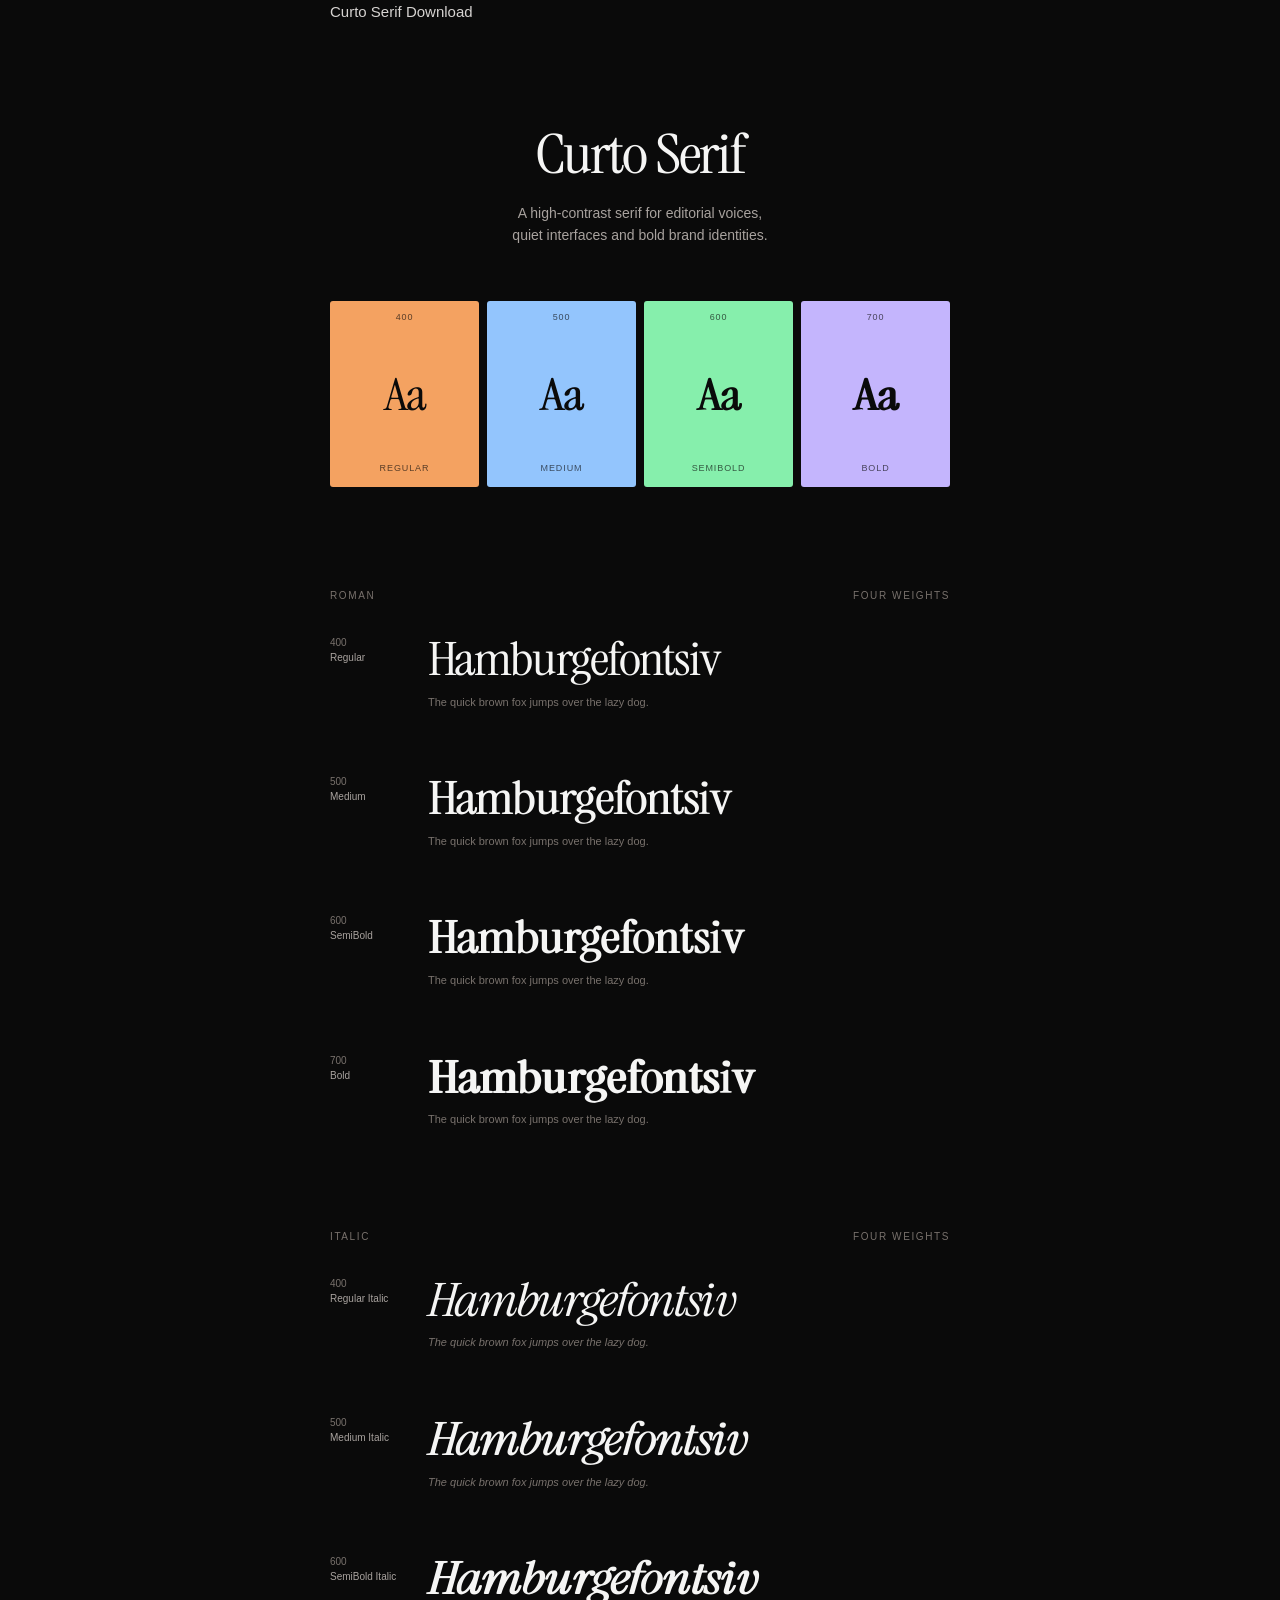
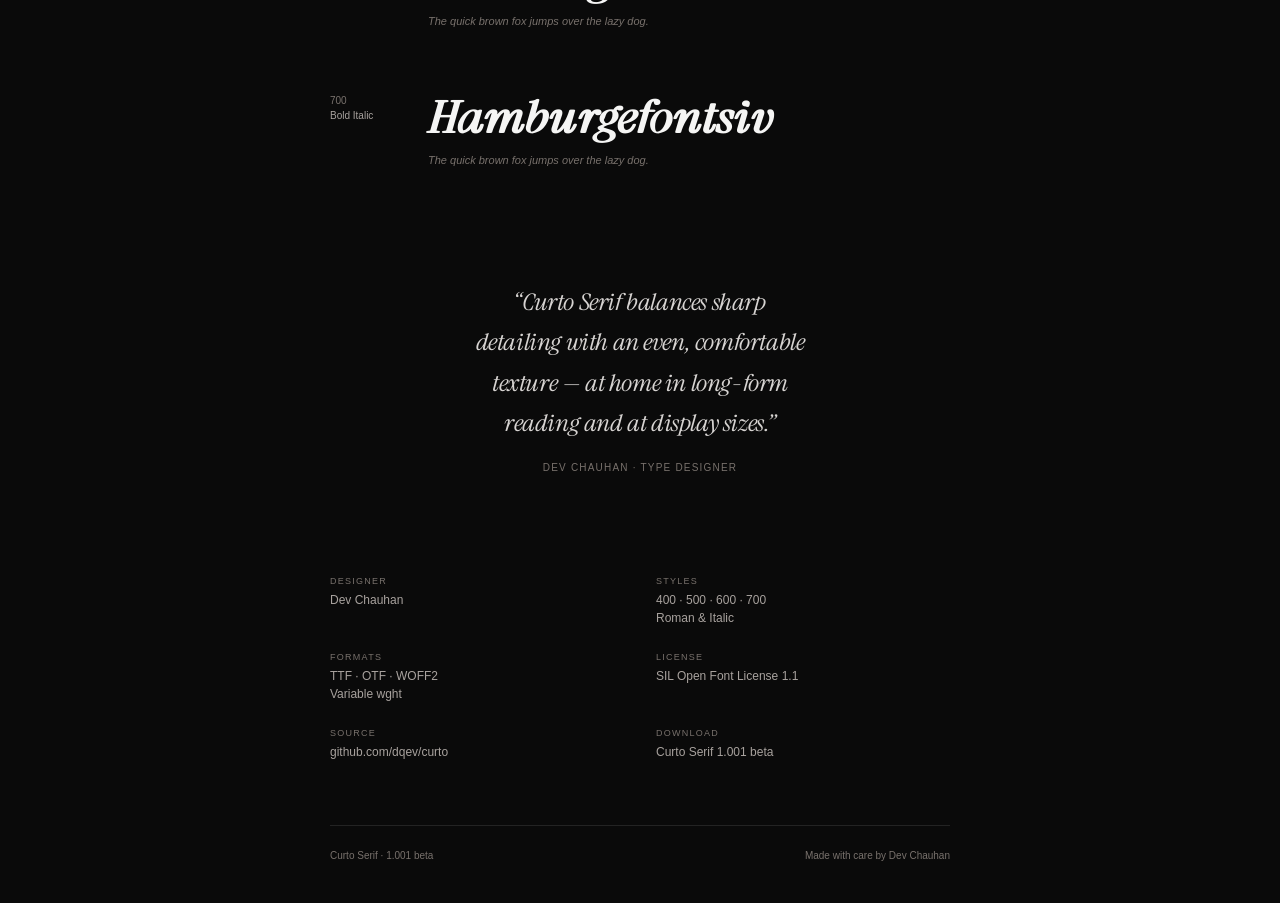
==== demo/index.html @ 9ee05bc1 "v1.001" ====
<!doctype html>
<html lang="en">

<head>
  <meta charset="utf-8">
  <meta name="viewport" content="width=device-width, initial-scale=1">
  <title>Curto Serif — Specimen</title>
  <meta name="description" content="Curto Serif is a contemporary serif in four weights, Roman and Italic.">
  <link rel="stylesheet" href="../curto.css">
  <style>
    :root {
      --bg: #0a0a0a;
      --fg: #f5f5f4;
      --text: #d6d3d1;
      --muted: #a8a29e;
      --faint: #78716c;
      --line: rgba(255, 255, 255, 0.1);
      --sans: -apple-system, BlinkMacSystemFont, "Segoe UI", Helvetica, Arial, sans-serif;
      --serif: "Curto Serif", Georgia, serif;
    }

    * {
      box-sizing: border-box;
    }

    html {
      scroll-behavior: smooth;
    }

    body {
      margin: 0;
      background: var(--bg);
      color: var(--text);
      font-family: var(--sans);
      font-size: 15px;
      line-height: 1.6;
      -webkit-font-smoothing: antialiased;
      text-rendering: optimizeLegibility;
    }

    ::selection {
      background: var(--fg);
      color: var(--bg);
    }

    a {
      color: inherit;
      text-decoration: none;
    }

    .shell {
      width: min(100% - 48px, 620px);
      margin: 0 auto;
    }

    /* hero */
    .hero {
      padding: 96px 0 0;
      text-align: center;
    }

    h1 {
      margin: 0;
      color: var(--fg);
      font-family: var(--serif);
      font-size: clamp(48px, 9vw, 64px);
      font-weight: 400;
      letter-spacing: -0.035em;
      line-height: 1;
      text-wrap: balance;
    }

    .lede {
      max-width: 36ch;
      margin: 18px auto 0;
      color: var(--muted);
      font-size: 14px;
      line-height: 1.6;
      text-wrap: balance;
    }

    /* weight covers */
    .strip {
      display: grid;
      grid-template-columns: repeat(4, 1fr);
      gap: 8px;
      margin: 54px auto 0;
    }

    .card {
      display: flex;
      flex-direction: column;
      justify-content: space-between;
      aspect-ratio: 4 / 5;
      padding: 12px 12px 14px;
      border-radius: 3px;
      color: #0a0a0a;
    }

    .card:nth-child(1) {
      background: #f4a261;
    }

    .card:nth-child(2) {
      background: #93c5fd;
    }

    .card:nth-child(3) {
      background: #86efac;
    }

    .card:nth-child(4) {
      background: #c4b5fd;
    }

    .card .num,
    .card .name {
      font-size: 9px;
      letter-spacing: 0.1em;
      line-height: 1;
      text-transform: uppercase;
      opacity: 0.65;
    }

    .card .aa {
      font-family: var(--serif);
      font-size: clamp(34px, 6vw, 52px);
      line-height: 0.88;
      letter-spacing: -0.045em;
    }

    /* weights */
    .section {
      padding: 104px 0 0;
    }

    .section-head {
      display: flex;
      align-items: baseline;
      justify-content: space-between;
      gap: 20px;
      color: var(--faint);
      font-size: 10px;
      letter-spacing: 0.16em;
      line-height: 1;
      text-transform: uppercase;
    }

    .weight {
      display: grid;
      grid-template-columns: 74px 1fr;
      gap: 24px;
      padding: 28px 0 0;
    }

    .weight+.weight {
      margin-top: 30px;
    }

    .weight-meta {
      padding-top: 6px;
      color: var(--faint);
      font-size: 10px;
      line-height: 1.5;
    }

    .weight-meta span {
      display: block;
    }

    .weight-num {
      color: var(--faint);
    }

    .weight-name {
      color: var(--muted);
    }

    .sample {
      margin: 0;
      color: var(--fg);
      font-family: var(--serif);
      font-size: clamp(32px, 6vw, 54px);
      font-weight: 400;
      letter-spacing: -0.035em;
      line-height: 1.05;
      white-space: nowrap;
    }

    .sample small {
      display: block;
      margin-top: 8px;
      color: var(--faint);
      font-family: var(--sans);
      font-size: 11px;
      font-weight: 400;
      letter-spacing: 0;
      line-height: 1.5;
    }

    /* quote */
    .quote {
      padding: 112px 0 0;
      text-align: center;
    }

    blockquote {
      max-width: 30ch;
      margin: 0 auto;
      color: var(--text);
      font-family: var(--serif);
      font-size: clamp(21px, 3.2vw, 27px);
      font-style: italic;
      letter-spacing: -0.015em;
      line-height: 1.5;
      text-wrap: balance;
    }

    cite {
      display: block;
      margin-top: 20px;
      color: var(--faint);
      font-family: var(--sans);
      font-size: 10px;
      font-style: normal;
      letter-spacing: 0.12em;
      line-height: 1;
      text-transform: uppercase;
    }

    /* details */
    .details {
      display: grid;
      grid-template-columns: repeat(2, 1fr);
      gap: 26px 32px;
      padding: 104px 0 64px;
    }

    .details div {
      min-width: 0;
    }

    dt {
      margin-bottom: 5px;
      color: var(--faint);
      font-size: 9px;
      letter-spacing: 0.14em;
      line-height: 1;
      text-transform: uppercase;
    }

    dd {
      margin: 0;
      color: var(--muted);
      font-size: 12px;
      line-height: 1.5;
    }

    dd a {
      transition: color 160ms ease;
    }

    dd a:hover {
      color: var(--fg);
    }

    footer {
      display: flex;
      justify-content: space-between;
      gap: 24px;
      padding: 22px 0 40px;
      border-top: 1px solid var(--line);
      color: var(--faint);
      font-size: 10px;
      line-height: 1.5;
    }

    footer a {
      transition: color 160ms ease;
    }

    footer a:hover {
      color: var(--muted);
    }

    @media (max-width: 560px) {
      .shell {
        width: min(100% - 36px, 620px);
      }

      .hero {
        padding-top: 72px;
      }

      .strip {
        gap: 6px;
        margin-top: 42px;
      }

      .card {
        padding: 9px 8px 10px;
      }

      .card .num,
      .card .name {
        font-size: 8px;
      }

      .section {
        padding-top: 88px;
      }

      .weight {
        grid-template-columns: 58px 1fr;
        gap: 16px;
      }

      .sample {
        font-size: clamp(28px, 8vw, 44px);
      }

      .quote {
        padding-top: 96px;
      }

      .details {
        grid-template-columns: 1fr;
        gap: 24px;
        padding: 88px 0 56px;
      }

      footer {
        flex-direction: column;
        gap: 6px;
      }
    }

    @media (prefers-reduced-motion: reduce) {
      html {
        scroll-behavior: auto;
      }

      * {
        transition: none !important;
      }
    }
  </style>
</head>

<body>

  <div class="shell">
    <header class="top">
      <a class="brand" href="../"><span class="mark" aria-hidden="true"></span>Curto Serif</a>
      <a class="pill" href="../releases/CurtoSerif-1.001-beta.zip">Download</a>
    </header>

    <main>
      <section class="hero">
        <h1>Curto Serif</h1>
        <p class="lede">A high-contrast serif for editorial voices, quiet interfaces and bold brand identities.</p>

        <div class="strip" aria-hidden="true">
          <div class="card">
            <span class="num">400</span>
            <span class="aa" style="font-weight: 400;">Aa</span>
            <span class="name">Regular</span>
          </div>
          <div class="card">
            <span class="num">500</span>
            <span class="aa" style="font-weight: 500;">Aa</span>
            <span class="name">Medium</span>
          </div>
          <div class="card">
            <span class="num">600</span>
            <span class="aa" style="font-weight: 600;">Aa</span>
            <span class="name">SemiBold</span>
          </div>
          <div class="card">
            <span class="num">700</span>
            <span class="aa" style="font-weight: 700;">Aa</span>
            <span class="name">Bold</span>
          </div>
        </div>
      </section>

      <section class="section" id="roman">
        <div class="section-head">
          <span>Roman</span>
          <span>Four weights</span>
        </div>

        <div class="weight">
          <div class="weight-meta">
            <span class="weight-num">400</span>
            <span class="weight-name">Regular</span>
          </div>
          <p class="sample" style="font-weight: 400;">
            Hamburgefontsiv
            <small>The quick brown fox jumps over the lazy dog.</small>
          </p>
        </div>

        <div class="weight">
          <div class="weight-meta">
            <span class="weight-num">500</span>
            <span class="weight-name">Medium</span>
          </div>
          <p class="sample" style="font-weight: 500;">
            Hamburgefontsiv
            <small>The quick brown fox jumps over the lazy dog.</small>
          </p>
        </div>

        <div class="weight">
          <div class="weight-meta">
            <span class="weight-num">600</span>
            <span class="weight-name">SemiBold</span>
          </div>
          <p class="sample" style="font-weight: 600;">
            Hamburgefontsiv
            <small>The quick brown fox jumps over the lazy dog.</small>
          </p>
        </div>

        <div class="weight">
          <div class="weight-meta">
            <span class="weight-num">700</span>
            <span class="weight-name">Bold</span>
          </div>
          <p class="sample" style="font-weight: 700;">
            Hamburgefontsiv
            <small>The quick brown fox jumps over the lazy dog.</small>
          </p>
        </div>
      </section>

      <section class="section" id="italic">
        <div class="section-head">
          <span>Italic</span>
          <span>Four weights</span>
        </div>

        <div class="weight">
          <div class="weight-meta">
            <span class="weight-num">400</span>
            <span class="weight-name">Regular Italic</span>
          </div>
          <p class="sample" style="font-weight: 400; font-style: italic;">
            Hamburgefontsiv
            <small>The quick brown fox jumps over the lazy dog.</small>
          </p>
        </div>

        <div class="weight">
          <div class="weight-meta">
            <span class="weight-num">500</span>
            <span class="weight-name">Medium Italic</span>
          </div>
          <p class="sample" style="font-weight: 500; font-style: italic;">
            Hamburgefontsiv
            <small>The quick brown fox jumps over the lazy dog.</small>
          </p>
        </div>

        <div class="weight">
          <div class="weight-meta">
            <span class="weight-num">600</span>
            <span class="weight-name">SemiBold Italic</span>
          </div>
          <p class="sample" style="font-weight: 600; font-style: italic;">
            Hamburgefontsiv
            <small>The quick brown fox jumps over the lazy dog.</small>
          </p>
        </div>

        <div class="weight">
          <div class="weight-meta">
            <span class="weight-num">700</span>
            <span class="weight-name">Bold Italic</span>
          </div>
          <p class="sample" style="font-weight: 700; font-style: italic;">
            Hamburgefontsiv
            <small>The quick brown fox jumps over the lazy dog.</small>
          </p>
        </div>
      </section>

      <section class="quote">
        <blockquote>“Curto Serif balances sharp detailing with an even, comfortable texture — at home in long-form
          reading and at display sizes.”</blockquote>
        <cite>Dev Chauhan · Type designer</cite>
      </section>

      <section class="details" aria-label="Font details">
        <div>
          <dt>Designer</dt>
          <dd>Dev Chauhan</dd>
        </div>
        <div>
          <dt>Styles</dt>
          <dd>400 · 500 · 600 · 700<br>Roman &amp; Italic</dd>
        </div>
        <div>
          <dt>Formats</dt>
          <dd>TTF · OTF · WOFF2<br>Variable wght</dd>
        </div>
        <div>
          <dt>License</dt>
          <dd><a href="../OFL.txt">SIL Open Font License 1.1</a></dd>
        </div>
        <div>
          <dt>Source</dt>
          <dd><a href="https://github.com/dqev/curto">github.com/dqev/curto</a></dd>
        </div>
        <div>
          <dt>Download</dt>
          <dd><a href="../releases/CurtoSerif-1.001-beta.zip">Curto Serif 1.001 beta</a></dd>
        </div>
      </section>
    </main>

    <footer>
      <span>Curto Serif · 1.001 beta</span>
      <span>Made with care by <a href="https://devchauhan.in">Dev Chauhan</a></span>
    </footer>
  </div>

</body>

</html>
---- curto.css ----
/* Curto Serif — 400–700, Roman + Italic  ·  SIL Open Font License 1.1
   https://github.com/dqev/curto
   Static faces are listed first; the variable faces come last so capable
   browsers prefer the single variable file. */

@font-face { font-family: "Curto Serif"; src: url("fonts/webfonts/CurtoSerif-Regular.woff2") format("woff2"); font-weight: 400; font-style: normal; font-display: swap; }
@font-face { font-family: "Curto Serif"; src: url("fonts/webfonts/CurtoSerif-Italic.woff2") format("woff2"); font-weight: 400; font-style: italic; font-display: swap; }

@font-face { font-family: "Curto Serif"; src: url("fonts/webfonts/CurtoSerif-Medium.woff2") format("woff2"); font-weight: 500; font-style: normal; font-display: swap; }
@font-face { font-family: "Curto Serif"; src: url("fonts/webfonts/CurtoSerif-MediumItalic.woff2") format("woff2"); font-weight: 500; font-style: italic; font-display: swap; }

@font-face { font-family: "Curto Serif"; src: url("fonts/webfonts/CurtoSerif-SemiBold.woff2") format("woff2"); font-weight: 600; font-style: normal; font-display: swap; }
@font-face { font-family: "Curto Serif"; src: url("fonts/webfonts/CurtoSerif-SemiBoldItalic.woff2") format("woff2"); font-weight: 600; font-style: italic; font-display: swap; }

@font-face { font-family: "Curto Serif"; src: url("fonts/webfonts/CurtoSerif-Bold.woff2") format("woff2"); font-weight: 700; font-style: normal; font-display: swap; }
@font-face { font-family: "Curto Serif"; src: url("fonts/webfonts/CurtoSerif-BoldItalic.woff2") format("woff2"); font-weight: 700; font-style: italic; font-display: swap; }

@font-face {
  font-family: "Curto Serif";
  src: url("fonts/webfonts/CurtoSerif[wght].woff2") format("woff2-variations");
  font-weight: 400 700;
  font-style: normal;
  font-display: swap;
}
@font-face {
  font-family: "Curto Serif";
  src: url("fonts/webfonts/CurtoSerif-Italic[wght].woff2") format("woff2-variations");
  font-weight: 400 700;
  font-style: italic;
  font-display: swap;
}

.curto {
  font-family: "Curto Serif", Georgia, serif;
  line-height: 1.1;
}
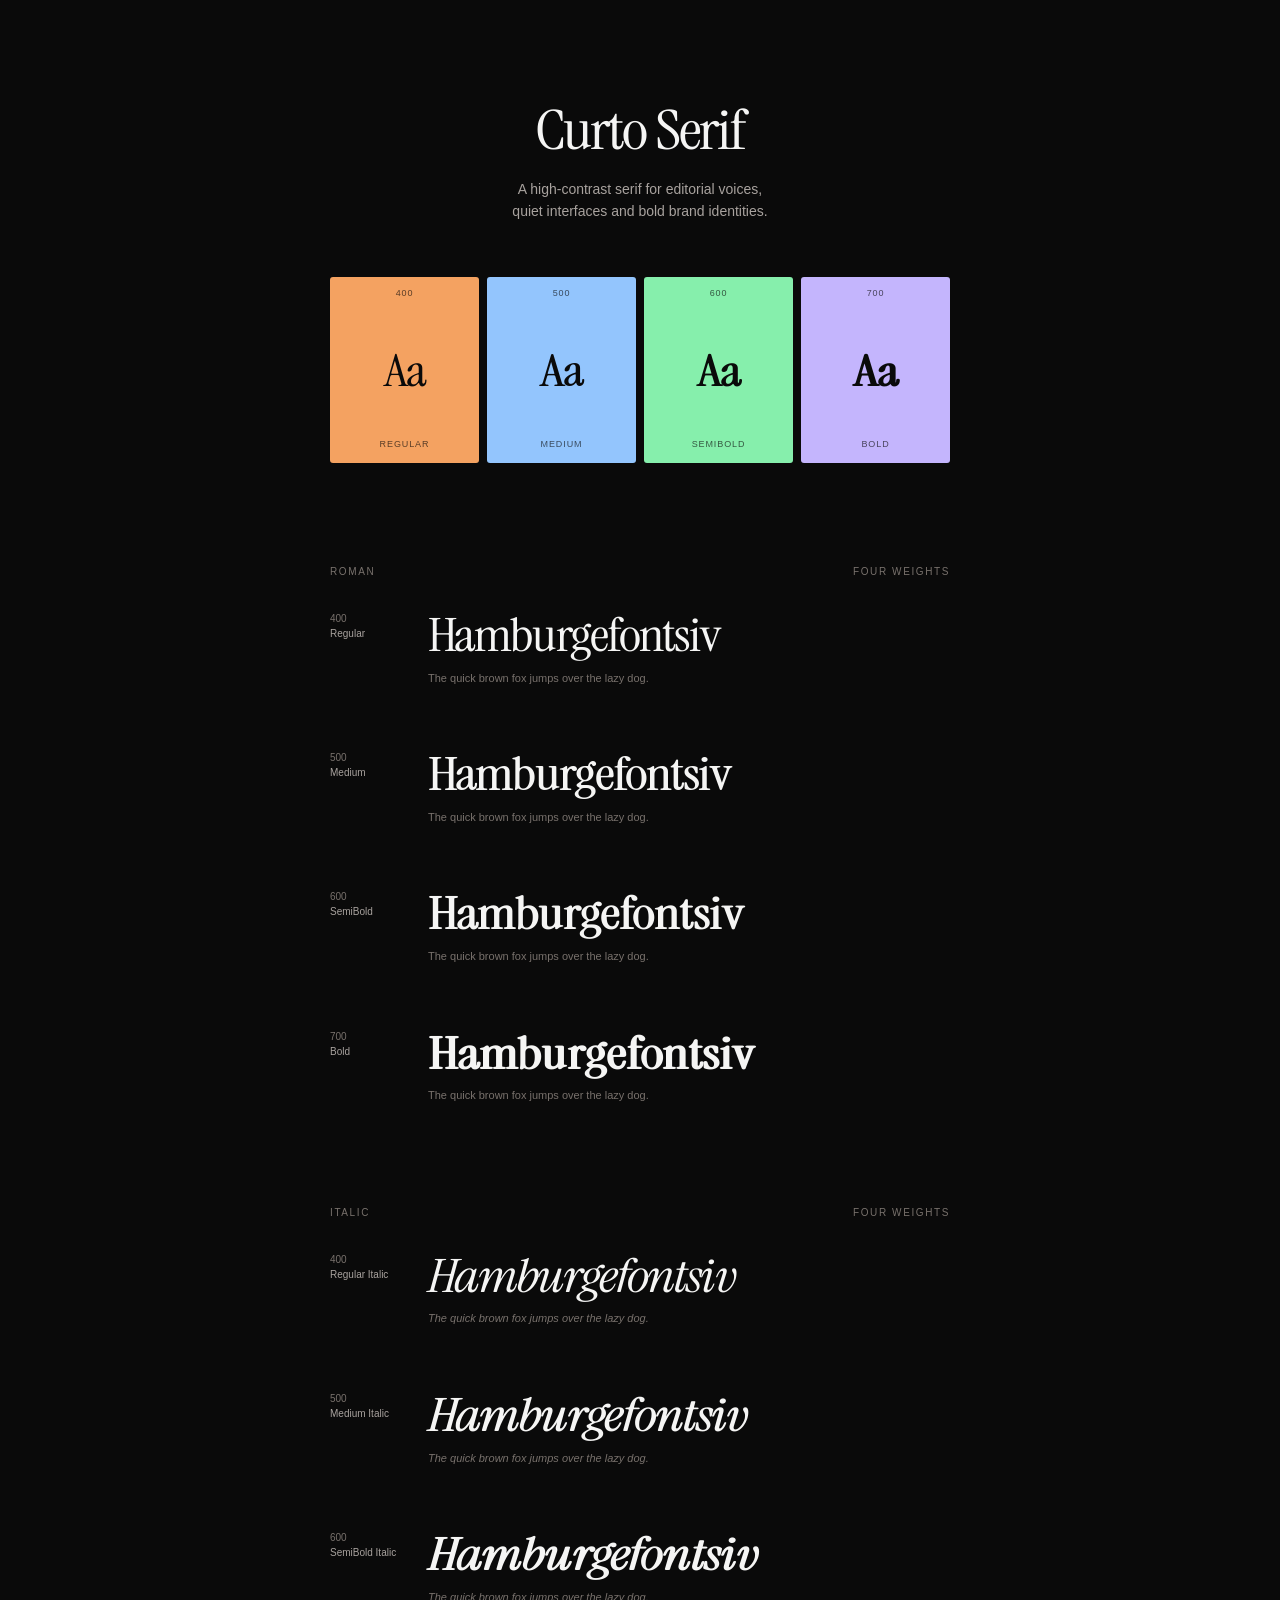
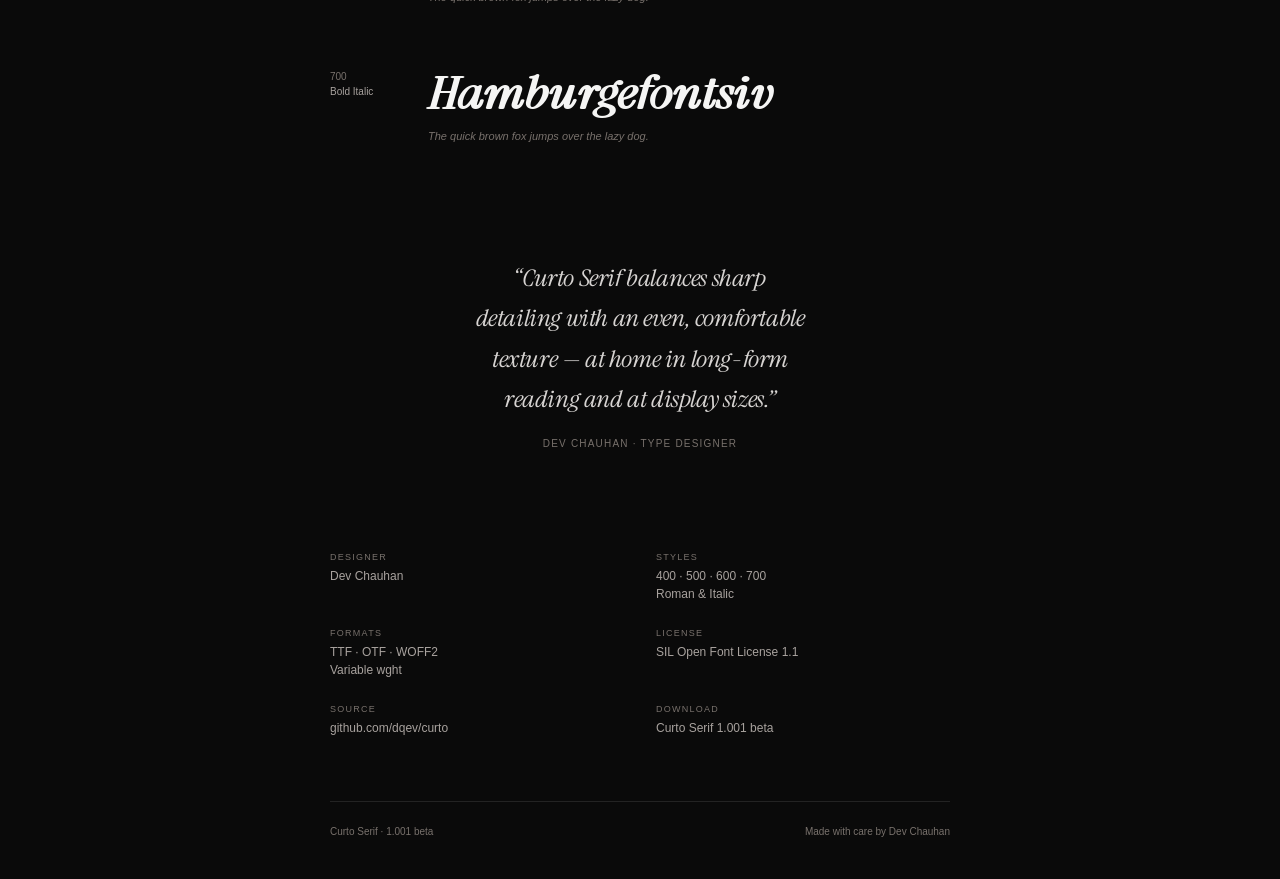
==== commit ce47e4bf: "Remove duplicate demo header" ====
--- a/demo/index.html
+++ b/demo/index.html
@@ -350,10 +350,6 @@
 <body>
 
   <div class="shell">
-    <header class="top">
-      <a class="brand" href="../"><span class="mark" aria-hidden="true"></span>Curto Serif</a>
-      <a class="pill" href="../releases/CurtoSerif-1.001-beta.zip">Download</a>
-    </header>
 
     <main>
       <section class="hero">
